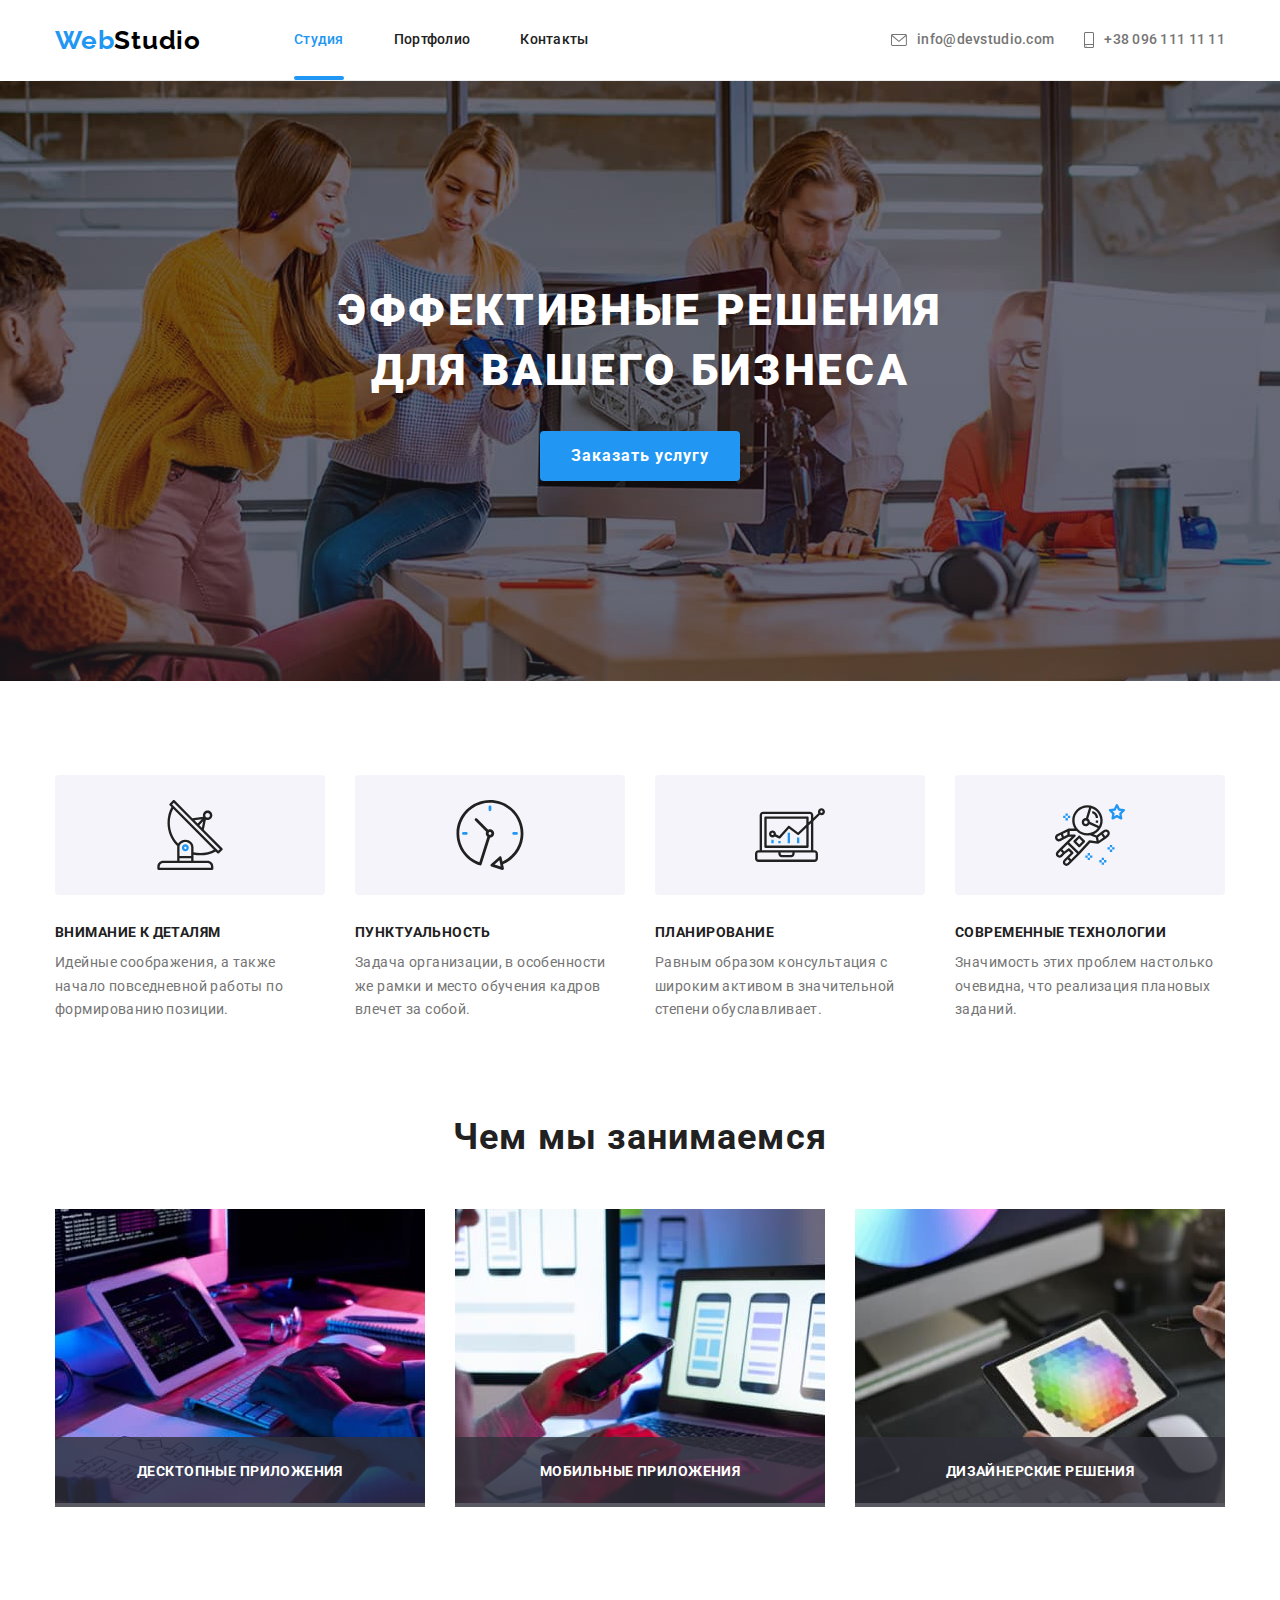
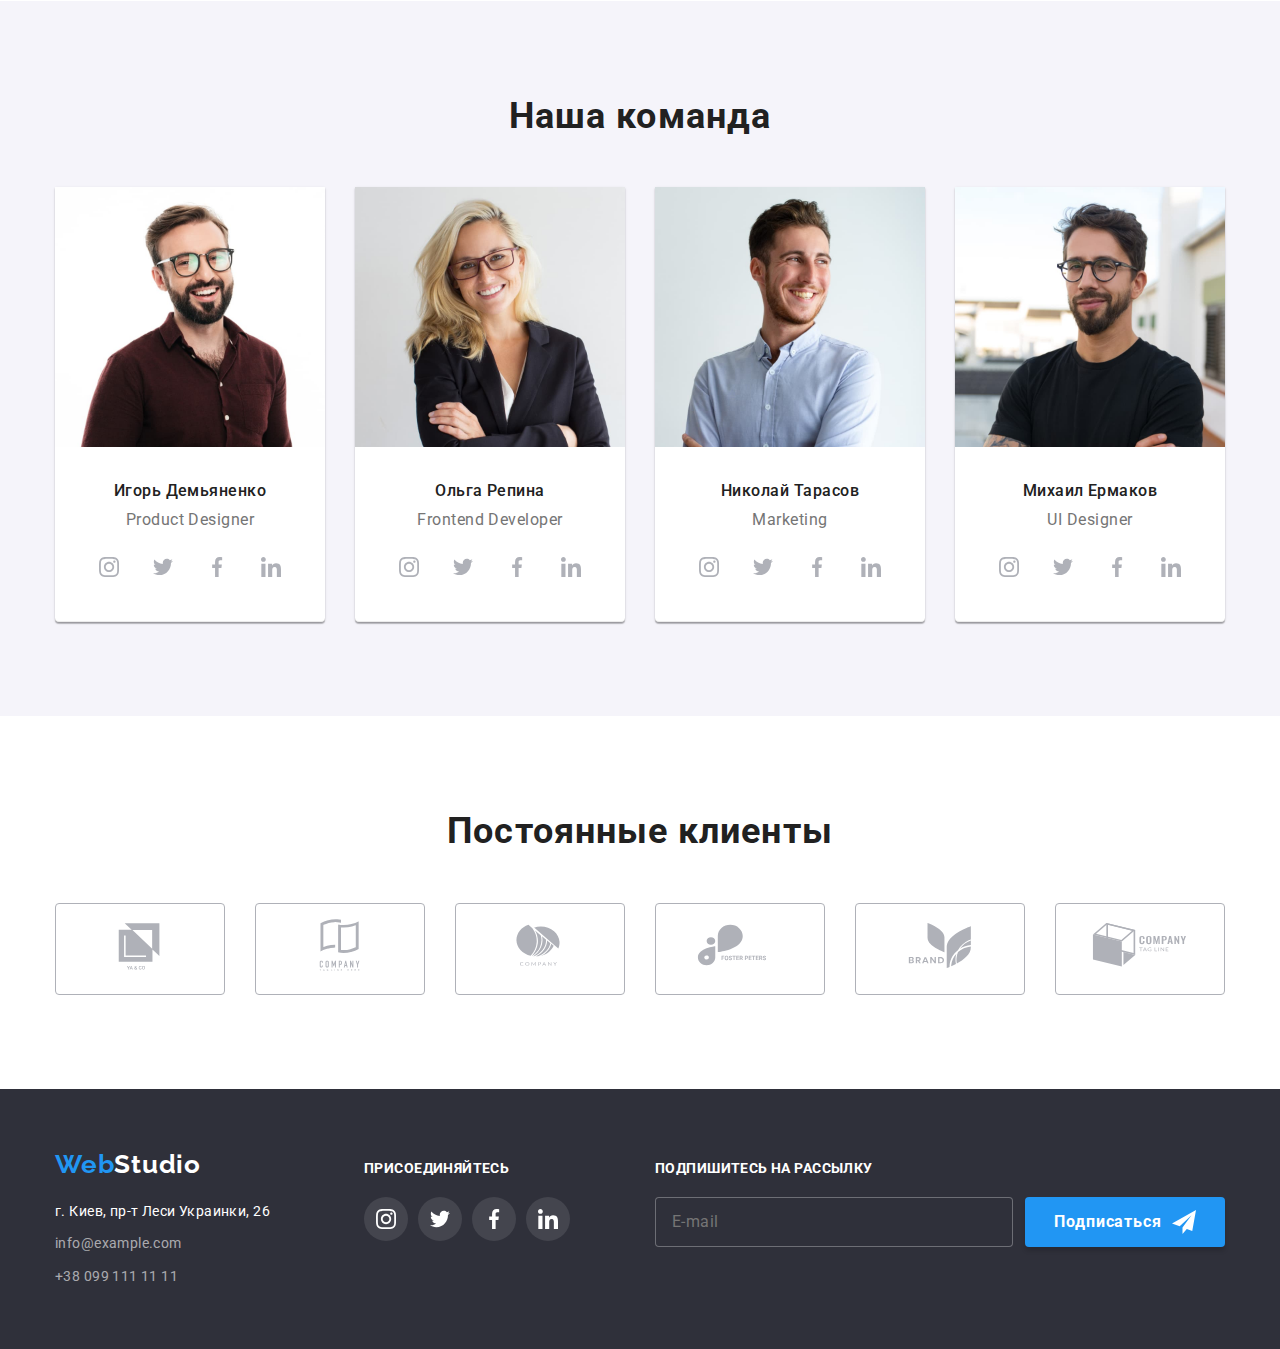
==== index.html @ d3d7a3e7 "частково перероблено за ВЕМ" ====
<!DOCTYPE html>
<html lang="ru">

<head>
    <meta charset="UTF-8">
    <meta http-equiv="X-UA-Compatible" content="IE=edge">
    <meta name="viewport" content="width=device-width, initial-scale=1.0">
    <link rel="stylesheet" href="https://cdnjs.cloudflare.com/ajax/libs/modern-normalize/1.0.0/modern-normalize.min.css" />
    <link rel="stylesheet" href="./css/styles.css" />
    <link rel="preconnect" href="https://fonts.googleapis.com">
    <link rel="preconnect" href="https://fonts.gstatic.com" crossorigin>
    <link href="https://fonts.googleapis.com/css2?family=Raleway:wght@700&family=Roboto:wght@400;500;700;900&display=swap"
        rel="stylesheet">
    <title>Студия</title>
</head>

<body>
    <header class="header">
        <nav class="header__nav">
            <a href="" class="header__logo"><span class="header__logo--color">Web</span>Studio</a>
            <ul class="header__link-list">
                <li class="header__item"><a class="header__link header__link--active" href="./index.html">Студия</a></li>
                <li class="header__item"><a class="header__link" href="./portfolio.html">Портфолио</a></li>
                <li class="header__item"><a class="header__link" href="">Контакты</a></li>
            </ul>
        </nav>
        <ul class="header__contacts">
            <li class="header__item">
                <a class="header__link header__link--color" href="mailto:info@devstudio.com">
                    <svg class="header__icon" width="16" height="12">
                        <use href="./images/icons.svg#icon-envelope"></use>
                    </svg>
                    info@devstudio.com
                </a>
            </li>
            <li class="header__item">
                <a class="header__link header__link--color" href="tel:+380961111111">
                    <svg class="header__icon" width="10" height="16">
                        <use href="./images/icons.svg#icon-smartphone"></use>
                    </svg>
                    +38 096 111 11 11
                </a>
            </li>
        </ul>
    </header>
    <main>
        <section class="hero">
            <div class="container">
                <h1 class="hero__title">Эффективные решения для вашего бизнеса</h1>
                <button class="hero__btn" type="button" data-modal-open>Заказать услугу</button>
            </div>
        </section>
        <section class="futures section">
            <div class="container">
                <h2 class="section__title section__title--hidden">Наші переваги</h2>
                <ul class="section__list">
                    <li class="section__item">
                        <div class="futures__icons">
                            <svg width="70" height="70">
                                <use href="./images/icons.svg#icon-antenna"></use>
                            </svg>
                        </div>
                        <h3 class="futures__title">Внимание к деталям</h3>
                        <p class="futures__text">Идейные соображения, а также начало повседневной работы по формированию позиции.</p>
                    </li>
                    <li class="section__item">
                        <div class="futures__icons">
                            <svg width="70" height="70">
                                <use href="./images/icons.svg#icon-clock"></use>
                            </svg>
                        </div>
                        <h3 class="futures__title">Пунктуальность</h3>
                        <p class="futures__text">Задача организации, в особенности же рамки и место обучения кадров влечет за собой.</p>
                    </li>
                    <li class="section__item">
                        <div class="futures__icons">
                            <svg width="70" height="70">
                                <use href="./images/icons.svg#icon-diagram"></use>
                            </svg>
                        </div>
                        <h3 class="futures__title">Планирование</h3>
                        <p class="futures__text">Равным образом консультация с широким активом в значительной степени обуславливает.</p>
                    </li>
                    <li class="section__item">
                        <div class="futures__icons">
                            <svg width="70" height="70">
                                <use href="./images/icons.svg#icon-astronaut"></use>
                            </svg>
                        </div>
                        <h3 class="futures__title">Современные технологии</h3>
                        <p class="futures__text">Значимость этих проблем настолько очевидна, что реализация плановых заданий.</p>
                    </li>
                </ul>
            </div>
        </section>
        <section class="works section">
            <div class="container">
                <h2 class="section__title">Чем мы занимаемся</h2>
                <ul class="section__list">
                    <li class="section__item">
                        <img class="works__img" src="./images/box-1.jpg" alt="Спеціаліст створює розмітку" width="370">
                        <p class="works__card-title">Десктопные приложения</p>
                    </li>
                    <li class="section__item">
                        <img class="works__img" src="./images/box-2.jpg" alt="Спеціаліст розробляє дизайн" width="370">
                        <p class="works__card-title">Мобильные приложения</p>
                    </li>
                    <li class="section__item">
                        <img class="works_img" src="./images/box-3.jpg" alt="Дизайнер оберає кольори" width="370">
                        <p class="works__card-title">Дизайнерские решения</p>
                    </li>
                </ul>
            </div>
        </section>
        <section class="team section">
            <div class="container">
                <h2 class="section__title">Наша команда</h2>
                <ul class="section__list">
                    <li class="section__item team__item">
                        <img class="team__img" src="./images/img-1.jpg" alt="фото Игорь Демьяненко" width="270">
                        <h3 class="team__name">Игорь Демьяненко</h3>
                        <p class="team__name team__profession">Product Designer</p>
                        <div class="social-networks">
                            <a class="social-networks__icon">
                                <svg width="20" height="20">
                                    <use href="./images/icons.svg#icon-instagram"></use>
                                </svg>
                            </a>
                            <a class="social-networks__icon">
                                <svg width="20" height="20">
                                    <use href="./images/icons.svg#icon-twitter"></use>
                                </svg>
                            </a>
                            <a class="social-networks__icon">
                                <svg width="20" height="20">
                                    <use href="./images/icons.svg#icon-facebook"></use>
                                </svg>
                            </a>
                            <a class="social-networks__icon">
                                <svg width="20" height="20">
                                    <use href="./images/icons.svg#icon-linkedin"></use>
                                </svg>
                            </a>
                        </div>
                    </li>
                    <li class="section__item team__item">
                        <img class="team__img" src="./images/img-2.jpg" alt="фото Ольга Репина" width="270">
                        <h3 class="team__name">Ольга Репина</h3>
                        <p class="team__name team__profession">Frontend Developer</p>
                        <div class="social-networks">
                            <a class="social-networks__icon">
                                <svg width="20" height="20">
                                    <use href="./images/icons.svg#icon-instagram"></use>
                                </svg>
                            </a>
                            <a class="social-networks__icon">
                                <svg width="20" height="20">
                                    <use href="./images/icons.svg#icon-twitter"></use>
                                </svg>
                            </a>
                            <a class="social-networks__icon">
                                <svg width="20" height="20">
                                    <use href="./images/icons.svg#icon-facebook"></use>
                                </svg>
                            </a>
                            <a class="social-networks__icon">
                                <svg width="20" height="20">
                                    <use href="./images/icons.svg#icon-linkedin"></use>
                                </svg>
                            </a>
                        </div>
                    </li>
                    <li class="section__item team__item">
                        <img class="team__img" src="./images/img-3.jpg" alt="фото Николай Тарасов" width="270">
                        <h3 class="team__name">Николай Тарасов</h3>
                        <p class="team__name team__profession">Marketing</p>
                        <div class="social-networks">
                            <a class="social-networks__icon">
                                <svg width="20" height="20">
                                    <use href="./images/icons.svg#icon-instagram"></use>
                                </svg>
                            </a>
                            <a class="social-networks__icon">
                                <svg width="20" height="20">
                                    <use href="./images/icons.svg#icon-twitter"></use>
                                </svg>
                            </a>
                            <a class="social-networks__icon">
                                <svg width="20" height="20">
                                    <use href="./images/icons.svg#icon-facebook"></use>
                                </svg>
                            </a>
                            <a class="social-networks__icon">
                                <svg width="20" height="20">
                                    <use href="./images/icons.svg#icon-linkedin"></use>
                                </svg>
                            </a>
                        </div>
                    </li>
                    <li class="section__item team__item">
                        <img class="team__img" src="./images/img-4.jpg" alt="фото Михаил Ермаков" width="270">
                        <h3 class="team__name">Михаил Ермаков</h3>
                        <p class="team__name team__profession">UI Designer</p>
                        <div class="social-networks">
                            <a class="social-networks__icon">
                                <svg width="20" height="20">
                                    <use href="./images/icons.svg#icon-instagram"></use>
                                </svg>
                            </a>
                            <a class="social-networks__icon">
                                <svg width="20" height="20">
                                    <use href="./images/icons.svg#icon-twitter"></use>
                                </svg>
                            </a>
                            <a class="social-networks__icon">
                                <svg width="20" height="20">
                                    <use href="./images/icons.svg#icon-facebook"></use>
                                </svg>
                            </a>
                            <a class="social-networks__icon">
                                <svg width="20" height="20">
                                    <use href="./images/icons.svg#icon-linkedin"></use>
                                </svg>
                            </a>
                        </div>
                    </li>
                </ul>
            </div>
        </section>
        <section class="clients section">
            <div class="container">
                <h2 class="section__title">Постоянные клиенты</h2>
                <ul class="section__list">
                    <li class="section__item container-clients-icons">
                        <a href="">
                            <svg width="106" height="60">
                                <use href="./images/icons.svg#icon-logo1"></use>
                            </svg>
                        </a>
                    </li>
                    <li class="section__item container-clients-icons">
                        <a href="">
                            <svg width="106" height="60">
                                <use href="./images/icons.svg#icon-logo2"></use>
                            </svg>
                        </a>
                    </li>
                    <li class="section__item container-clients-icons">
                        <a href="">
                            <svg width="106" height="60">
                                <use href="./images/icons.svg#icon-logo3"></use>
                            </svg>
                        </a>
                    </li>
                    <li class="section__item container-clients-icons">
                        <a href="">
                            <svg width="106" height="60">
                                <use href="./images/icons.svg#icon-logo4"></use>
                            </svg>
                        </a>
                    </li>
                    <li class="section__item container-clients-icons">
                        <a href="">
                            <svg width="106" height="60">
                                <use href="./images/icons.svg#icon-logo5"></use>
                            </svg>
                        </a>
                    </li>
                    <li class="section__item container-clients-icons">
                        <a href="">
                            <svg width="106" height="60">
                                <use href="./images/icons.svg#icon-logo6"></use>
                            </svg>
                        </a>
                    </li>
                </ul>
            </div>
        </section>
        <div class="backdrop is-hidden" data-modal>
            <div class="modal">
                <button class="modal-btn-close" href="" data-modal-close>
                    <svg width="18" height="18">
                        <use href="./images/icons.svg#icon-close-black"></use>
                    </svg>
                </button>
                <p class="send-title">Оставьте свои данные, мы вам перезвоним</p>
                <form class="send-form">
                    <label class="send-label" for="name">Имя</label>
                    <div class="container-input">
                        <input class="send-input" type="text" name="name" id="name">
                        <svg class="send-icon" width="18" height="18">
                            <use href="./images/icons.svg#icon-person-black"></use>
                        </svg>
                    </div>
                    <label class="send-label" for="phone">Телефон</label>
                    <div class="container-input">
                        <input class="send-input" type="text" name="phone" id="phone">
                        <svg class="send-icon" width="18" height="18">
                            <use href="./images/icons.svg#icon-phone-black"></use>
                        </svg>
                    </div>
                    <label class="send-label" for="mail">Почта</label>
                    <div class="container-input">
                        <input class="send-input" type="text" name="mail" id="mail">
                        <svg class="send-icon" width="18" height="18">
                            <use href="./images/icons.svg#icon-email-black"></use>
                        </svg>
                    </div>
                    <label class="send-label" for="coment">Комментарий</label>
                    <textarea class="send-coment" name="coment" id="coment" placeholder="Введите текст"></textarea>
                    <div class="confirm-block">
                        <label class="confirm-label">
                            <input class="checkbox" type="checkbox" name="confirm" id="confirm">
                            <span class="confirm-icon"></span>
                            Соглашаюсь с рассылкой и принимаю <span class="confirm-agreement">Условия договора</span>
                            <svg class="confirm-icon-apply" width="16" height="15">
                                <use href="./images/icons.svg#icon-icon-check"></use>
                            </svg>
                        </label>
                    </div>
                </form>
                <button class="send-btn">Отправить</button>
            </div>
        </div>
    </main>
    <footer class="footer-block">
        <div class="container">
            <div class="footer-contacts">
                <a href="" class="footer__logo"><span class="footer__logo--color">Web</span>Studio</a>
                <address>
                    <ul class="footer-list list">
                        <li class="item">
                            <p class="contact postmail">г. Киев, пр-т Леси Украинки, 26</p>
                        </li>
                        <li class="item"><a class="contact email-phone links" href="mailto:info@example.com">info@example.com</a></li>
                        <li class="item"><a class="contact email-phone links" href="tel:+380991111111">+38 099 111 11 11</a></li>
                    </ul>
                </address>
            </div>
            <div class="footer-join">
                <strong class="join-text">присоединяйтесь</strong>
                <div class="container-join-icons">
                    <a class="join-icons">
                        <svg width="20" height="20">
                            <use href="./images/icons.svg#icon-instagram-w"></use>
                        </svg>
                    </a>
                    <a class="join-icons">
                        <svg width="20" height="20">
                            <use href="./images/icons.svg#icon-twitter-w"></use>
                        </svg>
                    </a>
                    <a class="join-icons">
                        <svg width="20" height="20">
                            <use href="./images/icons.svg#icon-facebook-w"></use>
                        </svg>
                    </a>
                    <a class="join-icons">
                        <svg width="20" height="20">
                            <use href="./images/icons.svg#icon-linkedin-w"></use>
                        </svg>
                    </a>
                </div>
            </div>
            <div class="footer-signup">
                <strong class="footer-signup-text">Подпишитесь на рассылку</strong>
                <form class="footer-signup-form">
                    <input class="footer-signup-input" type="email" name="email" id="email" placeholder="E-mail">
                    <label for="email"></label>
                    <button class="footer-signup-btn" type="submit">
                        Подписаться
                        <span class="footer-signup-btn-img">
                            <svg width="24" height="24">
                                <use href="./images/icons.svg#icon-icon-send"></use>
                            </svg>
                        </span>
                    </button>
                </form>
            </div>
        </div>
    </footer>
    <script src="./js/modal.js"></script>
</body>

</html>
---- css/styles.css ----
:root {
    --primary-text-color: #212121;
    --secondary-text-color: #757575;
    --blue-text-color: #2196f3;
    --white-text-color: #ffffff;
    --black-text-color: #000000;
    --primary-bg-color: #ffffff;
    --secondary-bg-color: #2f303a;
    --button-bg-color: #2196f3;
    --button-portfolio-bg-color: #f5f4fa;
    --cubic: cubic-bezier(0.4, 0, 0.2, 1);
}

body {
    color: var(--primary-text-color);
    background-color: var(--primary-bg-color);
    font-family: 'Roboto', sans-serif;
}

h1, h2, h3, h4, h5, h6, p, ul {
    margin: 0;
    padding: 0;
}

.container {
    width: 1200px;
    margin: 0 auto;
    padding: 0 15px;
}

.list {
    list-style: none;
}

.flex-centered {
    display: flex;
    align-items: center;
    /* justify-content: center; */
}

.header {
    display: flex;
    width: 1200px;
    margin: 0 auto;
    padding: 0 15px;
    border-bottom: 1px solid #ECECEC;
}

.header__nav {
    display: flex;
    align-items: center;
}

.header__logo {
    display: flex;
    align-items: center;
    margin-right: 93px;
    font-family: 'Raleway', sans-serif;
    font-weight: 700;
    font-size: 26px;
    line-height: 1.19;
    letter-spacing: 0.03em;
    text-decoration: none;
    color: var(--black-text-color);
    transition: color 250ms var(--cubic), fill 250ms var(--cubic);
}

.header__logo--color {
    color: var(--blue-text-color);
}

.header__link {
    position: relative;
    display: flex;
    padding: 32px 0;
    align-items: center;
    font-weight: 500;
    font-size: 14px;
    line-height: 1.14;
    letter-spacing: 0.02em;
    text-decoration: none;
    color: var(--primary-text-color);
    fill: var(--secondary-text-color);
    transition: color 250ms var(--cubic), fill 250ms var(--cubic);
}

.header__link:hover,
.header__link:focus,
.header__logo:hover,
.header__logo:focus {
    color: var(--blue-text-color);
    fill: var(--blue-text-color);
}

.header__link--active {
    color: var(--blue-text-color);
}

.header__link--active::after {
    position: absolute;
    bottom: 0;
    content: '';
    display: block;
    width: 100%;
    height: 4px;
    border-radius: 2px;
    background-color: var(--blue-text-color);
}

.header__link-list {
    display: flex;
    align-items: center;
    list-style: none;
}

.header__link-list .header__item+.header__item {
    margin-left: 50px;
}

.header__contacts {
    display: flex;
    margin-left: auto;
    list-style: none;
}

.header__contacts .header__item+.header__item {
    margin-left: 30px;
}

.header__link--color {
    color: var(--secondary-text-color);
}

.header__icon {
    margin-right: 10px;
}

.hero {
    max-width: 1600px;
    margin-left: auto;
    margin-right: auto;
    background-position: center;
    background-size: cover;
    background-image: linear-gradient(rgba(0, 0, 0, 0.2), rgba(47, 48, 58, 0.4)),url(../images/background.jpg);
    text-align: center;
    padding-top: 200px;
    padding-bottom: 200px;
}

.hero__title {
    display: block;
    width: 700px;
    margin-left: auto;
    margin-right: auto;
    margin-bottom: 30px;
    font-weight: 900;
    font-size: 44px;
    line-height: 1.36;
    text-align: center;
    letter-spacing: 0.06em;
    text-transform: uppercase;
    color: var(--white-text-color);
}

.hero__btn {
    width: 200px;
    height: 50px;
    border: none;
    box-shadow: 0px 4px 4px rgba(0, 0, 0, 0.15);
    border-radius: 4px;
    font-family: 'Roboto';
    font-weight: 700;
    font-size: 16px;
    line-height: 1.88;
    letter-spacing: 0.06em;
    color: var(--white-text-color);
    background-color: var(--button-bg-color);
    cursor: pointer;
    transition: color 250ms var(--cubic);
}

.hero__btn:hover,
.hero__btn:focus {
    color: var(--black-text-color);
}

.section {
    padding-top: 94px;
    padding-bottom: 94px;
}

.section__title {
    margin-bottom: 50px;
    font-weight: 700;
    font-size: 36px;
    line-height: 1.17;
    text-align: center;
    letter-spacing: 0.03em;
}

.section__title--hidden {
    display: none;
}

.section__list {
    display: flex;
    list-style: none;
}

.section__item+.section__item {
    margin-left: 30px;
}

.futures__icons {
    display: flex;
    align-items: center;
    justify-content: center;
    width: 270px;
    height: 120px;
    margin-bottom: 30px;
    background: #F5F4FA;
    border-radius: 4px;
}

.futures__title {
    margin-bottom: 10px;
    font-weight: 700;
    font-size: 14px;
    line-height: 1.14;
    letter-spacing: 0.03em;
    text-transform: uppercase;
}
.futures__text {
    font-size: 14px;
    line-height: 1.71;
    letter-spacing: 0.03em;
    color: var(--secondary-text-color);
}

.futures__item {
    width: 270px;
}

.works {
    padding-top: 0;
}

.section__item {
    position: relative;
}

.works__img{
    display: block;
    max-width: 100%;
    height: auto;
}

.works__card-title {
    position: absolute;
    bottom: 0;
    display: flex;
    align-items: center;
    justify-content: center;
    width: 100%;
    height: 70px;
    background-color: rgba(47, 48, 58, 0.8);    font-weight: 700;
    font-size: 14px;
    line-height: 1.14;
    letter-spacing: 0.03em;
    text-transform: uppercase;
    color: #FFFFFF;
}

.team {
    background-color: var(--button-portfolio-bg-color);
}

.team__item {
    box-shadow: 0px 1px 3px rgba(0, 0, 0, 0.12), 0px 1px 1px rgba(0, 0, 0, 0.14), 0px 2px 1px rgba(0, 0, 0, 0.2);
    border-bottom: 1px solid #ECECEC;
    border-radius: 0px 0px 4px 4px;
    background-color: var(--primary-bg-color);
}

.team__img {
    margin-bottom: 30px;
}

.team__name {
    font-size: 16px;
    font-weight: 500;
    line-height: 1.19;
    text-align: center;
    letter-spacing: 0.03em;
}

.team__profession {
    display: block;
    margin-top: 10px;
    margin-bottom: 0px;
    font-size: 16px;
    font-weight: 400;
    color: var(--secondary-text-color);
}

.social-networks {
    display: flex;
    width: 206px;
    justify-content: space-between;
    margin-top: 16px;
    margin-bottom: 32px;
    margin-left: auto;
    margin-right: auto;
}

.social-networks__icon {
    display: flex;
    width: 44px;
    height: 44px;
    align-items: center;
    justify-content: center;
    background: none;
    border: none;
    border-radius: 50%;
    fill: #afb1b8;
    transition: background-color 250ms var(--cubic), fill 250ms var(--cubic);
}

.social-networks__icon:hover,
.social-networks__icons:focus {
    background-color: var(--button-bg-color);
    fill: var(--primary-bg-color);
}

.container-clients-icons {
    display: flex;
    align-items: center;
    justify-content: center;
    width: 170px;
    height: 92px;
    border: 1px solid #AFB1B8;
    border-radius: 4px;
    fill: #afb1b8;
    transition: background-color 250ms var(--cubic), fill 250ms var(--cubic), border-color 250ms var(--cubic);
}

.container-clients-icons:hover,
.container-clients-icons:focus {
    background-color: var(--primary-bg-color);
    border-color: var(--button-bg-color);
    fill: var(--button-bg-color);
}

.footer-block {
    background-color: var(--secondary-bg-color);
    padding-top: 60px;
    padding-bottom: 60px;
}

.contact {
    font-size: 14px;
    line-height: 1.71;
    letter-spacing: 0.03em;
    color: var(--white-text-color);
    font-style: normal;
    text-decoration: none;
}

.postmail {
    color: var(--white-text-color);
}

.email-phone {
    color: rgba(255, 255, 255, 0.6);
}

.footer__logo {
    display: flex;
    align-items: center;
    margin-right: 93px;
    font-family: 'Raleway', sans-serif;
    font-weight: 700;
    font-size: 26px;
    line-height: 1.19;
    letter-spacing: 0.03em;
    text-decoration: none;
    color: var(--white-text-color);
    transition: color 250ms var(--cubic), fill 250ms var(--cubic);
}

.footer__logo--color {
    color: var(--blue-text-color);
}

.footer__link {
    position: relative;
    display: flex;
    padding: 32px 0;
    align-items: center;
    font-weight: 500;
    font-size: 14px;
    line-height: 1.14;
    letter-spacing: 0.02em;
    text-decoration: none;
    color: var(--primary-text-color);
    fill: var(--secondary-text-color);
    transition: color 250ms var(--cubic), fill 250ms var(--cubic);
}

.footer__link:hover,
.footer__link:focus,
.footer__logo:hover,
.footer__logo:focus {
    color: var(--blue-text-color);
    fill: var(--blue-text-color);
}

address {
    margin-top: 20px;
}

.footer-list .item + .item {
    margin-top: 9px;
}

.footer-block .container {
    display: flex;
    align-items: baseline;
}

.join-text {
    font-weight: 700;
    font-size: 14px;
    line-height: 1.14;
    letter-spacing: 0.03em;
    text-transform: uppercase;
    color: var(--white-text-color);
}

.footer-join {
    margin-left: 70px;
}

.container-join-icons {
    display: flex;
    margin-top: 20px;
}

.join-icons + .join-icons {
    margin-left: 10px;
}

.join-icons {
    display: flex;
    align-items: center;
    justify-content: center;
    width: 44px;
    height: 44px;
    border: none;
    border-radius: 50%;
    background: rgba(255, 255, 255, 0.1);
    transition: background-color 250ms var(--cubic), fill 250ms var(--cubic);
}

.join-icons:hover,
.join-icons:focus {
    background-color: var(--button-bg-color);
    fill: var(--primary-bg-color);
}

.footer-signup {
    margin-left: auto;
}

.footer-signup-text {
    display: block;
    margin-bottom: 20px;
    font-weight: 700;
    font-size: 14px;
    line-height: 1.14;
    letter-spacing: 0.03em;
    text-transform: uppercase;
    color: #FFFFFF;
}

.footer-signup-form {
    display: flex;
    flex-direction: row;
}

.footer-signup-input {
    display: block;
    width: 358px;
    height: 50px;
    padding-left: 16px;
    font-family: 'Roboto';
    font-style: normal;
    font-weight: 400;
    font-size: 16px;
    line-height: 1.25;
    letter-spacing: 0.03em;
    color: rgba(255, 255, 255, 0.6);
    background-color: var(--secondary-bg-color);
    border: 1px solid rgba(255, 255, 255, 0.3);
    border-radius: 4px;
}

.footer-signup-btn {
    display: flex;
    align-items: center;
    justify-content: center;
    width: 200px;
    height: 50px;
    margin-left: 12px;
    font-family: 'Roboto';
    font-style: normal;
    font-weight: 700;
    font-size: 16px;
    line-height: 1.88;
    text-align: center;
    letter-spacing: 0.06em;
    color: var(--white-text-color);
    background-color: var(--button-bg-color);
    box-shadow: 0px 4px 4px rgba(0, 0, 0, 0.15);
    border-radius: 4px;
    border: none;
    cursor: pointer;
    fill: var(--white-text-color);
    transition: color 250ms var(--cubic), fill 250ms var(--cubic);
}

.footer-signup-btn-img {
    display: flex;
    align-items: center;
    justify-content: center;
}

.footer-signup-btn:hover,
.footer-signup-btn:focus {
    color: var(--black-text-color);
    fill: var(--black-text-color);
}

.footer-signup-btn-img {
    margin-left: 10px;
}

.portfolio-btn {
    padding: 6px 22px;
    font-family: 'Roboto';
    font-weight: 500;
    font-size: 16px;
    line-height: 1.62;
    text-align: center;
    letter-spacing: 0.03em;
    background-color: var(--button-portfolio-bg-color);
    border-radius: 4px;
    border: none;
    cursor: pointer;
    transition: background-color 250ms var(--cubic), color 250ms var(--cubic), box-shadow 250ms var(--cubic);
}

.portfolio-btn:hover,
.portfolio-btn:focus {
    color: var(--white-text-color);
    background-color: var(--button-bg-color);
    box-shadow: 0px 3px 1px rgba(0, 0, 0, 0.1), 0px 1px 2px rgba(0, 0, 0, 0.08), 0px 2px 2px rgba(0, 0, 0, 0.12);
}

.portfolio-title {
    font-style: normal;
    font-weight: 700;
    font-size: 18px;
    line-height: 2;
    letter-spacing: 0.06em;
    color: var(--primary-text-color)
}

.portfolio-text {
    display: block;
    margin-top: 4px;    
    line-height: 1.88;
    letter-spacing: 0.03em;
    color: var(--secondary-text-color);
}

.portfolio-btn-list {
    display: flex;
    justify-content: center;
    align-content: flex-start;
    margin-bottom: 50px;
}

.portfolio-btn-list .item + .item{
    margin-left: 8px;
}

.portfolio-list {
    display: flex;
    flex-wrap: wrap;
    gap: 29px;
}

.portfolio-list .item {
    flex-basis: calc((100% - 60px) / 3);
}

.portfolio-card {
    padding: 20px 24px;
    width: 370px;
    margin: 0;
    border-left: 1px solid #EEEEEE;
    border-right: 1px solid #EEEEEE;
    border-bottom: 1px solid #EEEEEE;
}

.portfolio-img {
    position: relative;
    display: block;
    overflow: hidden;
    transition: box-shadow 250ms var(--cubic);}

.portfolio-overlay-text {
    position: absolute;
    top: 0;
    left: 0;
    width: 100%;
    height: 100%;
    background: rgba(33, 150, 243, 0.9);
    transform: translateY(100%);
    transition: transform 250ms var(--cubic);
    opacity: 0;
}

.overlay-text {
    display: block;
    font-weight: 400;
    font-size: 18px;
    line-height: 1.56;
    letter-spacing: 0.03em;
    color: #FFFFFF;
    margin: 63px 24px;
}

.portfolio-block {
    display: block;
    text-decoration: none;
}

.portfolio-block:hover,
.portfolio-block:focus {
    box-shadow: 0px 1px 1px rgba(0, 0, 0, 0.12), 0px 4px 4px rgba(0, 0, 0, 0.06), 1px 4px 6px rgba(0, 0, 0, 0.16);
}

.portfolio-block:hover .portfolio-overlay-text {
    transform: translateY(0);
    opacity: 1;
}

.backdrop {
    position: fixed;
    top: 0;
    left: 0;
    width: 100%;
    height: 100%;
    background-color: rgba(0, 0, 0, 0.2);
    opacity: 1;
    transition: opacity 250ms var(--cubic);
}

.backdrop.is-hidden {
    opacity: 0;
    pointer-events: none;
}

.backdrop.is-hidden .modal {
    transform: translate(-50%, -50%) scale(0.7);
}

.modal {
    position: absolute;
    top: 50%;
    left: 50%;
    transform: translate(-50%, -50%);
    padding: 40px;
    width: 528px;
    height: 581px;
    background-color: var(--primary-bg-color);
    transform: translate(-50%, -50%) scale(1);
    transition: transform 250ms var(--cubic);
}

.modal-btn-close {
    position: absolute;
    display: flex;
    align-items: center;
    justify-content: center;
    width: 30px;
    height: 30px;
    top: 8px;
    right: 8px;
    margin-left: auto;
    background: #FFFFFF;
    border: 1px solid rgba(0, 0, 0, 0.1);
    border-radius: 50%;
    fill: var(--black-text-color);
    transition: fill 250ms var(--cubic);
}

.modal-btn-close:hover,
.modal-btn-close:focus {
    fill: var(--button-bg-color);
}

.send-title {
    display: flex;
    align-items: center;
    justify-content: center;
    font-weight: 700;
    font-size: 20px;
    line-height: 1.15;
    text-align: center;
    letter-spacing: 0.03em;
    color: var(--primary-text-color);
    margin-bottom: 12px;
}

.send-form {
    display: flex;
    flex-direction: column;
    margin-bottom: 30px;
}

.send-label {
    font-size: 12px;
    line-height: 1.17;
    letter-spacing: 0.01em;
    color: var(--secondary-text-color);
    margin-bottom: 4px;
}

.container-input {
    position: relative;
    transition: fill 250ms var(--cubic);
}

.send-input {
    border: 1px solid rgba(33, 33, 33, 0.2);
    border-radius: 4px;
    height: 40px;
    width: 100%;
    font-size: 12px;
    line-height: 1.17;
    letter-spacing: 0.01em;
    color: var(--secondary-text-color);    
    padding-left: 42px;
    transition: border-color 250ms var(--cubic);
}

.send-input:hover,
.send-input:focus {
    border-color: var(--button-bg-color);
}

.container-input:hover,
.container-input:focus {
    fill: var(--button-bg-color);
}

.send-icon {
    position: absolute;
    top: 11px;
    left: 12px;
}

.send-label +.container-input {
    margin-bottom: 10px;
}

.send-coment {
    height: 120px;
    padding: 12px;
    font-size: 12px;
    line-height: 1.17;
    letter-spacing: 0.01em;
    border: 1px solid rgba(33, 33, 33, 0.2);
    border-radius: 4px;
    resize: none;
    color: rgba(117, 117, 117, 0.5);
    transition: border-color 250ms var(--cubic);
}

.send-coment:hover,
.send-coment:focus {
    border-color: var(--button-bg-color);
}

.confirm-label {
    position: relative;
    font-size: 14px;
    line-height: 1.71;
    letter-spacing: 0.03em;
    color:var(--secondary-text-color);
}
.confirm-block {
    position: relative;
    display: flex;
    align-items: center;
    justify-content: center;
    margin-top: 20px;
}

.checkbox {
    -moz-appearance: none;
    -webkit-appearance: none;
    appearance: none;
}

.confirm-icon {
    display: inline-block;
    margin-right: 8px;
    width: 14px;
    height: 13px;
    border: 1px solid var(--primary-text-color);
}

.checkbox:checked ~ .confirm-icon-apply {
    opacity: 1;
}

.confirm-icon-apply {
    position: absolute;
    top: 3px;
    left: 3px;
    opacity: 0;
}

.confirm-agreement {
    text-decoration: underline;
    color: var(--blue-text-color);
}

.send-btn {
    display: block;
    margin-left: auto;
    margin-right: auto;
    width: 200px;
    height: 50px;
    font-weight: 700;
    line-height: 1.88;
    letter-spacing: 0.06em;
    color: var(--white-text-color);
    background: var(--button-bg-color);
    box-shadow: 0px 4px 4px rgba(0, 0, 0, 0.15);
    border-radius: 4px;
    border: none;
}
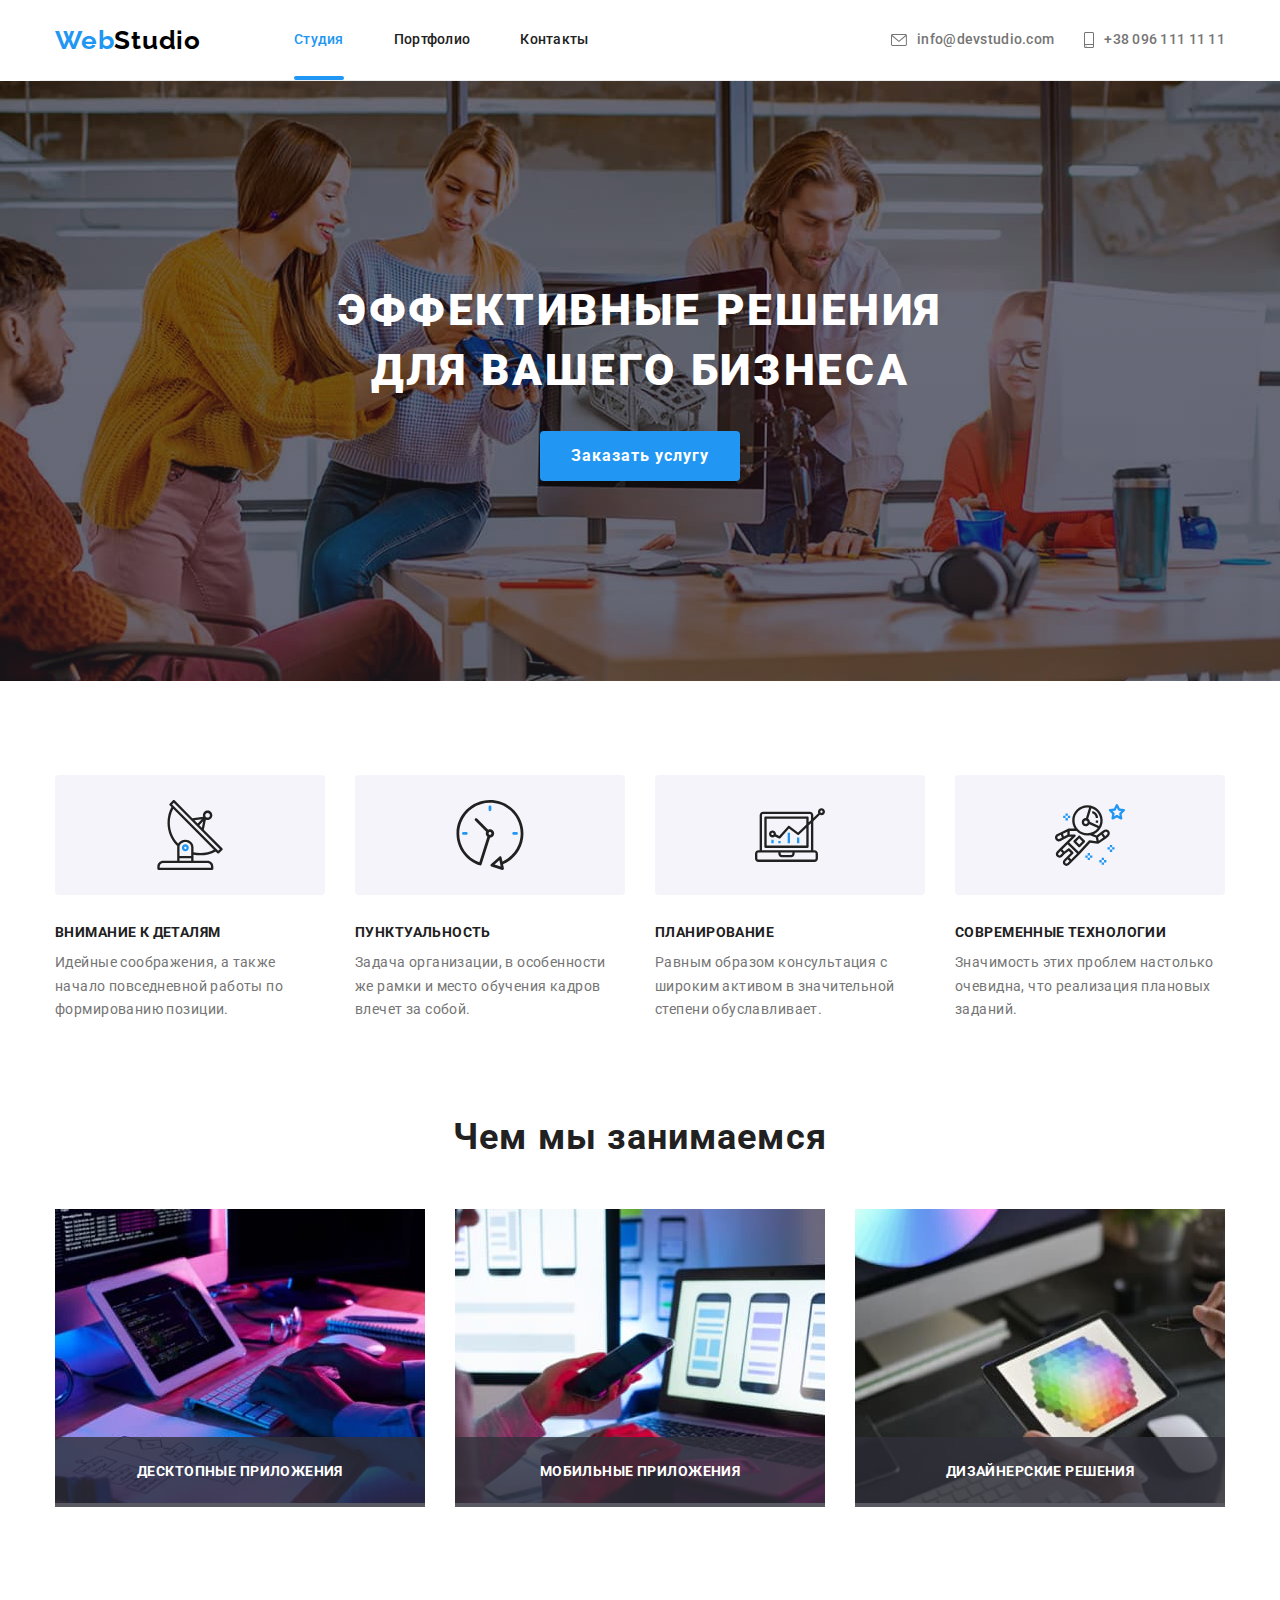
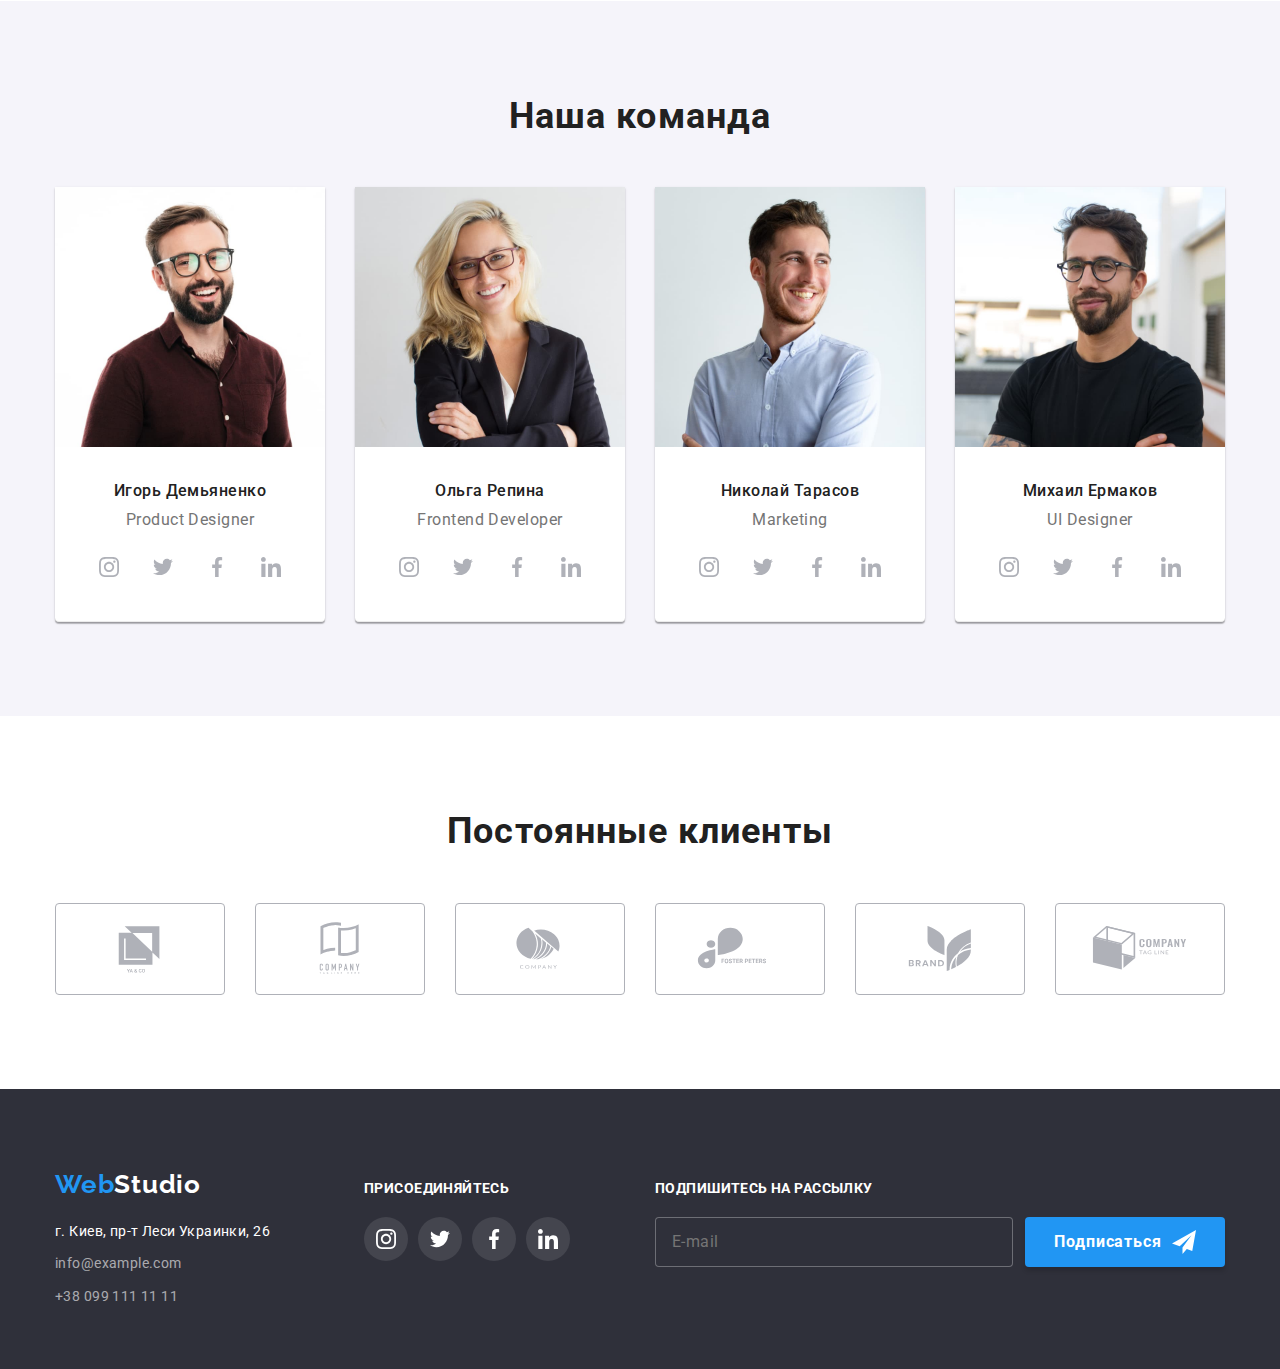
==== commit aa88931c: "закінчено пристосування під ВЕМ" ====
--- a/index.html
+++ b/index.html
@@ -231,43 +231,43 @@
             <div class="container">
                 <h2 class="section__title">Постоянные клиенты</h2>
                 <ul class="section__list">
-                    <li class="section__item container-clients-icons">
-                        <a href="">
+                    <li class="section__item">
+                        <a class="clients__icon" href="">
                             <svg width="106" height="60">
                                 <use href="./images/icons.svg#icon-logo1"></use>
                             </svg>
                         </a>
                     </li>
-                    <li class="section__item container-clients-icons">
-                        <a href="">
+                    <li class="section__item">
+                        <a class="clients__icon" href="">
                             <svg width="106" height="60">
                                 <use href="./images/icons.svg#icon-logo2"></use>
                             </svg>
                         </a>
                     </li>
-                    <li class="section__item container-clients-icons">
-                        <a href="">
+                    <li class="section__item">
+                        <a class="clients__icon" href="">
                             <svg width="106" height="60">
                                 <use href="./images/icons.svg#icon-logo3"></use>
                             </svg>
                         </a>
                     </li>
-                    <li class="section__item container-clients-icons">
-                        <a href="">
+                    <li class="section__item">
+                        <a class="clients__icon" href="">
                             <svg width="106" height="60">
                                 <use href="./images/icons.svg#icon-logo4"></use>
                             </svg>
                         </a>
                     </li>
-                    <li class="section__item container-clients-icons">
-                        <a href="">
+                    <li class="section__item">
+                        <a class="clients__icon" href="">
                             <svg width="106" height="60">
                                 <use href="./images/icons.svg#icon-logo5"></use>
                             </svg>
                         </a>
                     </li>
-                    <li class="section__item container-clients-icons">
-                        <a href="">
+                    <li class="section__item">
+                        <a class="clients__icon" href="">
                             <svg width="106" height="60">
                                 <use href="./images/icons.svg#icon-logo6"></use>
                             </svg>
@@ -276,100 +276,58 @@
                 </ul>
             </div>
         </section>
-        <div class="backdrop is-hidden" data-modal>
-            <div class="modal">
-                <button class="modal-btn-close" href="" data-modal-close>
-                    <svg width="18" height="18">
-                        <use href="./images/icons.svg#icon-close-black"></use>
-                    </svg>
-                </button>
-                <p class="send-title">Оставьте свои данные, мы вам перезвоним</p>
-                <form class="send-form">
-                    <label class="send-label" for="name">Имя</label>
-                    <div class="container-input">
-                        <input class="send-input" type="text" name="name" id="name">
-                        <svg class="send-icon" width="18" height="18">
-                            <use href="./images/icons.svg#icon-person-black"></use>
-                        </svg>
-                    </div>
-                    <label class="send-label" for="phone">Телефон</label>
-                    <div class="container-input">
-                        <input class="send-input" type="text" name="phone" id="phone">
-                        <svg class="send-icon" width="18" height="18">
-                            <use href="./images/icons.svg#icon-phone-black"></use>
-                        </svg>
-                    </div>
-                    <label class="send-label" for="mail">Почта</label>
-                    <div class="container-input">
-                        <input class="send-input" type="text" name="mail" id="mail">
-                        <svg class="send-icon" width="18" height="18">
-                            <use href="./images/icons.svg#icon-email-black"></use>
-                        </svg>
-                    </div>
-                    <label class="send-label" for="coment">Комментарий</label>
-                    <textarea class="send-coment" name="coment" id="coment" placeholder="Введите текст"></textarea>
-                    <div class="confirm-block">
-                        <label class="confirm-label">
-                            <input class="checkbox" type="checkbox" name="confirm" id="confirm">
-                            <span class="confirm-icon"></span>
-                            Соглашаюсь с рассылкой и принимаю <span class="confirm-agreement">Условия договора</span>
-                            <svg class="confirm-icon-apply" width="16" height="15">
-                                <use href="./images/icons.svg#icon-icon-check"></use>
-                            </svg>
-                        </label>
-                    </div>
-                </form>
-                <button class="send-btn">Отправить</button>
-            </div>
-        </div>
     </main>
-    <footer class="footer-block">
+    <footer class="footer">
         <div class="container">
-            <div class="footer-contacts">
+            <div class="footer__contacts">
                 <a href="" class="footer__logo"><span class="footer__logo--color">Web</span>Studio</a>
                 <address>
-                    <ul class="footer-list list">
-                        <li class="item">
-                            <p class="contact postmail">г. Киев, пр-т Леси Украинки, 26</p>
+                    <ul class="footer__list">
+                        <li class="footer__list-item">
+                            <p class="footer__list-item--postmail">г. Киев, пр-т Леси Украинки, 26</p>
                         </li>
-                        <li class="item"><a class="contact email-phone links" href="mailto:info@example.com">info@example.com</a></li>
-                        <li class="item"><a class="contact email-phone links" href="tel:+380991111111">+38 099 111 11 11</a></li>
+                        <li class="footer__list-item">
+                            <a class="footer__list-item--email-phone links" href="mailto:info@example.com">info@example.com</a>
+                        </li>
+                        <li class="footer__list-item">
+                            <a class="footer__list-item--email-phone links" href="tel:+380991111111">+38 099 111 11 11</a>
+                        </li>
                     </ul>
                 </address>
             </div>
-            <div class="footer-join">
-                <strong class="join-text">присоединяйтесь</strong>
-                <div class="container-join-icons">
-                    <a class="join-icons">
+            <div class="footer__join">
+                <strong class="footer__join-text">присоединяйтесь</strong>
+                <div class="footer__join-icons">
+                    <a class="footer__join-icon">
                         <svg width="20" height="20">
                             <use href="./images/icons.svg#icon-instagram-w"></use>
                         </svg>
                     </a>
-                    <a class="join-icons">
+                    <a class="footer__join-icon">
                         <svg width="20" height="20">
                             <use href="./images/icons.svg#icon-twitter-w"></use>
                         </svg>
                     </a>
-                    <a class="join-icons">
+                    <a class="footer__join-icon">
                         <svg width="20" height="20">
                             <use href="./images/icons.svg#icon-facebook-w"></use>
                         </svg>
                     </a>
-                    <a class="join-icons">
+                    <a class="footer__join-icon">
                         <svg width="20" height="20">
                             <use href="./images/icons.svg#icon-linkedin-w"></use>
                         </svg>
                     </a>
                 </div>
             </div>
-            <div class="footer-signup">
-                <strong class="footer-signup-text">Подпишитесь на рассылку</strong>
-                <form class="footer-signup-form">
-                    <input class="footer-signup-input" type="email" name="email" id="email" placeholder="E-mail">
+            <div class="footer__signup">
+                <strong class="footer__signup-text">Подпишитесь на рассылку</strong>
+                <form class="footer__signup-form">
+                    <input class="footer__signup-input" type="email" name="email" id="email" placeholder="E-mail">
                     <label for="email"></label>
-                    <button class="footer-signup-btn" type="submit">
+                    <button class="footer__signup-btn" type="submit">
                         Подписаться
-                        <span class="footer-signup-btn-img">
+                        <span class="footer__signup-btn-img">
                             <svg width="24" height="24">
                                 <use href="./images/icons.svg#icon-icon-send"></use>
                             </svg>
@@ -379,6 +337,52 @@
             </div>
         </div>
     </footer>
+    <div class="backdrop backdrop--is-hidden" data-modal>
+        <div class="modal">
+            <button class="modal__btn-close" data-modal-close>
+                <svg width="18" height="18">
+                    <use href="./images/icons.svg#icon-close-black"></use>
+                </svg>
+            </button>
+            <p class="modal__send-title">Оставьте свои данные, мы вам перезвоним</p>
+            <form class="modal__send-form">
+                <label class="modal__send-label" for="name">Имя</label>
+                <div class="modal__container-input">
+                    <input class="modal__send-input" type="text" name="name" id="name">
+                    <svg class="modal__send-icon" width="18" height="18">
+                        <use href="./images/icons.svg#icon-person-black"></use>
+                    </svg>
+                </div>
+                <label class="modal__send-label" for="phone">Телефон</label>
+                <div class="modal__container-input">
+                    <input class="modal__send-input" type="text" name="phone" id="phone">
+                    <svg class="modal__send-icon" width="18" height="18">
+                        <use href="./images/icons.svg#icon-phone-black"></use>
+                    </svg>
+                </div>
+                <label class="modal__send-label" for="mail">Почта</label>
+                <div class="modal__container-input">
+                    <input class="modal__send-input" type="text" name="mail" id="mail">
+                    <svg class="modal__send-icon" width="18" height="18">
+                        <use href="./images/icons.svg#icon-email-black"></use>
+                    </svg>
+                </div>
+                <label class="modal__send-label" for="coment">Комментарий</label>
+                <textarea class="modal__send-coment" name="coment" id="coment" placeholder="Введите текст"></textarea>
+                <div class="modal__confirm-block">
+                    <label class="modal__confirm-label">
+                        <input class="modal__checkbox" type="checkbox" name="confirm" id="confirm">
+                        <span class="modal__confirm-icon"></span>
+                        Соглашаюсь с рассылкой и принимаю <span class="modal__confirm-agreement">Условия договора</span>
+                        <svg class="modal__confirm-icon-apply" width="16" height="15">
+                            <use href="./images/icons.svg#icon-icon-check"></use>
+                        </svg>
+                    </label>
+                </div>
+            </form>
+            <button class="modal__send-btn">Отправить</button>
+        </div>
+    </div>
     <script src="./js/modal.js"></script>
 </body>
 
--- a/css/styles.css
+++ b/css/styles.css
@@ -332,7 +332,7 @@
     fill: var(--primary-bg-color);
 }
 
-.container-clients-icons {
+.clients__icon {
     display: flex;
     align-items: center;
     justify-content: center;
@@ -344,40 +344,60 @@
     transition: background-color 250ms var(--cubic), fill 250ms var(--cubic), border-color 250ms var(--cubic);
 }
 
-.container-clients-icons:hover,
-.container-clients-icons:focus {
+.clients__icon:hover,
+.clients__icon:focus {
     background-color: var(--primary-bg-color);
     border-color: var(--button-bg-color);
     fill: var(--button-bg-color);
 }
 
-.footer-block {
+.footer {
     background-color: var(--secondary-bg-color);
     padding-top: 60px;
     padding-bottom: 60px;
 }
 
-.contact {
+.footer .container {
+    display: flex;
+    align-items: baseline;
+}
+
+.footer__contacts {
+    margin-top: 20px;
+}
+
+.footer__list {
+    list-style: none;
+}
+
+.footer__list-item {
     font-size: 14px;
     line-height: 1.71;
     letter-spacing: 0.03em;
     color: var(--white-text-color);
     font-style: normal;
+}
+
+.footer__list-item--postmail {
+    color: var(--white-text-color);
+}
+
+.footer__list-item--email-phone {
     text-decoration: none;
-}
-
-.postmail {
-    color: var(--white-text-color);
-}
-
-.email-phone {
     color: rgba(255, 255, 255, 0.6);
+    fill: var(--secondary-text-color);
+    transition: color 250ms var(--cubic), fill 250ms var(--cubic);
+}
+
+.footer__list-item + .footer__list-item {
+    margin-top: 9px;
 }
 
 .footer__logo {
     display: flex;
     align-items: center;
     margin-right: 93px;
+    margin-bottom: 20px;
     font-family: 'Raleway', sans-serif;
     font-weight: 700;
     font-size: 26px;
@@ -392,43 +412,19 @@
     color: var(--blue-text-color);
 }
 
-.footer__link {
-    position: relative;
-    display: flex;
-    padding: 32px 0;
-    align-items: center;
-    font-weight: 500;
-    font-size: 14px;
-    line-height: 1.14;
-    letter-spacing: 0.02em;
-    text-decoration: none;
-    color: var(--primary-text-color);
-    fill: var(--secondary-text-color);
-    transition: color 250ms var(--cubic), fill 250ms var(--cubic);
-}
-
-.footer__link:hover,
-.footer__link:focus,
+.footer__list-item--email-phone:hover,
+.footer__list-item--email-phone:focus,
 .footer__logo:hover,
 .footer__logo:focus {
     color: var(--blue-text-color);
     fill: var(--blue-text-color);
 }
 
-address {
-    margin-top: 20px;
-}
-
-.footer-list .item + .item {
-    margin-top: 9px;
-}
-
-.footer-block .container {
-    display: flex;
-    align-items: baseline;
-}
-
-.join-text {
+.footer__join {
+    margin-left: 70px;
+}
+
+.footer__join-text {
     font-weight: 700;
     font-size: 14px;
     line-height: 1.14;
@@ -437,20 +433,12 @@
     color: var(--white-text-color);
 }
 
-.footer-join {
-    margin-left: 70px;
-}
-
-.container-join-icons {
+.footer__join-icons {
     display: flex;
     margin-top: 20px;
 }
 
-.join-icons + .join-icons {
-    margin-left: 10px;
-}
-
-.join-icons {
+.footer__join-icon {
     display: flex;
     align-items: center;
     justify-content: center;
@@ -462,17 +450,21 @@
     transition: background-color 250ms var(--cubic), fill 250ms var(--cubic);
 }
 
-.join-icons:hover,
-.join-icons:focus {
+.footer__join-icon+.footer__join-icon {
+    margin-left: 10px;
+}
+
+.footer__join-icon:hover,
+.footer__join-icon:focus {
     background-color: var(--button-bg-color);
     fill: var(--primary-bg-color);
 }
 
-.footer-signup {
+.footer__signup {
     margin-left: auto;
 }
 
-.footer-signup-text {
+.footer__signup-text {
     display: block;
     margin-bottom: 20px;
     font-weight: 700;
@@ -483,12 +475,12 @@
     color: #FFFFFF;
 }
 
-.footer-signup-form {
+.footer__signup-form {
     display: flex;
     flex-direction: row;
 }
 
-.footer-signup-input {
+.footer__signup-input {
     display: block;
     width: 358px;
     height: 50px;
@@ -505,7 +497,7 @@
     border-radius: 4px;
 }
 
-.footer-signup-btn {
+.footer__signup-btn {
     display: flex;
     align-items: center;
     justify-content: center;
@@ -529,132 +521,17 @@
     transition: color 250ms var(--cubic), fill 250ms var(--cubic);
 }
 
-.footer-signup-btn-img {
-    display: flex;
-    align-items: center;
-    justify-content: center;
-}
-
-.footer-signup-btn:hover,
-.footer-signup-btn:focus {
+.footer__signup-btn-img {
+    display: flex;
+    align-items: center;
+    justify-content: center;
+    margin-left: 10px;
+}
+
+.footer__signup-btn:hover,
+.footer__signup-btn:focus {
     color: var(--black-text-color);
     fill: var(--black-text-color);
-}
-
-.footer-signup-btn-img {
-    margin-left: 10px;
-}
-
-.portfolio-btn {
-    padding: 6px 22px;
-    font-family: 'Roboto';
-    font-weight: 500;
-    font-size: 16px;
-    line-height: 1.62;
-    text-align: center;
-    letter-spacing: 0.03em;
-    background-color: var(--button-portfolio-bg-color);
-    border-radius: 4px;
-    border: none;
-    cursor: pointer;
-    transition: background-color 250ms var(--cubic), color 250ms var(--cubic), box-shadow 250ms var(--cubic);
-}
-
-.portfolio-btn:hover,
-.portfolio-btn:focus {
-    color: var(--white-text-color);
-    background-color: var(--button-bg-color);
-    box-shadow: 0px 3px 1px rgba(0, 0, 0, 0.1), 0px 1px 2px rgba(0, 0, 0, 0.08), 0px 2px 2px rgba(0, 0, 0, 0.12);
-}
-
-.portfolio-title {
-    font-style: normal;
-    font-weight: 700;
-    font-size: 18px;
-    line-height: 2;
-    letter-spacing: 0.06em;
-    color: var(--primary-text-color)
-}
-
-.portfolio-text {
-    display: block;
-    margin-top: 4px;    
-    line-height: 1.88;
-    letter-spacing: 0.03em;
-    color: var(--secondary-text-color);
-}
-
-.portfolio-btn-list {
-    display: flex;
-    justify-content: center;
-    align-content: flex-start;
-    margin-bottom: 50px;
-}
-
-.portfolio-btn-list .item + .item{
-    margin-left: 8px;
-}
-
-.portfolio-list {
-    display: flex;
-    flex-wrap: wrap;
-    gap: 29px;
-}
-
-.portfolio-list .item {
-    flex-basis: calc((100% - 60px) / 3);
-}
-
-.portfolio-card {
-    padding: 20px 24px;
-    width: 370px;
-    margin: 0;
-    border-left: 1px solid #EEEEEE;
-    border-right: 1px solid #EEEEEE;
-    border-bottom: 1px solid #EEEEEE;
-}
-
-.portfolio-img {
-    position: relative;
-    display: block;
-    overflow: hidden;
-    transition: box-shadow 250ms var(--cubic);}
-
-.portfolio-overlay-text {
-    position: absolute;
-    top: 0;
-    left: 0;
-    width: 100%;
-    height: 100%;
-    background: rgba(33, 150, 243, 0.9);
-    transform: translateY(100%);
-    transition: transform 250ms var(--cubic);
-    opacity: 0;
-}
-
-.overlay-text {
-    display: block;
-    font-weight: 400;
-    font-size: 18px;
-    line-height: 1.56;
-    letter-spacing: 0.03em;
-    color: #FFFFFF;
-    margin: 63px 24px;
-}
-
-.portfolio-block {
-    display: block;
-    text-decoration: none;
-}
-
-.portfolio-block:hover,
-.portfolio-block:focus {
-    box-shadow: 0px 1px 1px rgba(0, 0, 0, 0.12), 0px 4px 4px rgba(0, 0, 0, 0.06), 1px 4px 6px rgba(0, 0, 0, 0.16);
-}
-
-.portfolio-block:hover .portfolio-overlay-text {
-    transform: translateY(0);
-    opacity: 1;
 }
 
 .backdrop {
@@ -668,12 +545,12 @@
     transition: opacity 250ms var(--cubic);
 }
 
-.backdrop.is-hidden {
+.backdrop--is-hidden {
     opacity: 0;
     pointer-events: none;
 }
 
-.backdrop.is-hidden .modal {
+.backdrop.backdrop--is-hidden .modal {
     transform: translate(-50%, -50%) scale(0.7);
 }
 
@@ -690,7 +567,7 @@
     transition: transform 250ms var(--cubic);
 }
 
-.modal-btn-close {
+.modal__btn-close {
     position: absolute;
     display: flex;
     align-items: center;
@@ -707,12 +584,12 @@
     transition: fill 250ms var(--cubic);
 }
 
-.modal-btn-close:hover,
-.modal-btn-close:focus {
+.modal__btn-close:hover,
+.modal__btn-close:focus {
     fill: var(--button-bg-color);
 }
 
-.send-title {
+.modal__send-title {
     display: flex;
     align-items: center;
     justify-content: center;
@@ -725,13 +602,13 @@
     margin-bottom: 12px;
 }
 
-.send-form {
+.modal__send-form {
     display: flex;
     flex-direction: column;
     margin-bottom: 30px;
 }
 
-.send-label {
+.modal__send-label {
     font-size: 12px;
     line-height: 1.17;
     letter-spacing: 0.01em;
@@ -739,12 +616,12 @@
     margin-bottom: 4px;
 }
 
-.container-input {
+.modal__container-input {
     position: relative;
     transition: fill 250ms var(--cubic);
 }
 
-.send-input {
+.modal__send-input {
     border: 1px solid rgba(33, 33, 33, 0.2);
     border-radius: 4px;
     height: 40px;
@@ -752,32 +629,32 @@
     font-size: 12px;
     line-height: 1.17;
     letter-spacing: 0.01em;
-    color: var(--secondary-text-color);    
+    color: var(--secondary-text-color);
     padding-left: 42px;
     transition: border-color 250ms var(--cubic);
 }
 
-.send-input:hover,
-.send-input:focus {
+.modal__send-input:hover,
+.modal__send-input:focus {
     border-color: var(--button-bg-color);
 }
 
-.container-input:hover,
-.container-input:focus {
+.modal__container-input:hover,
+.modal__container-input:focus {
     fill: var(--button-bg-color);
 }
 
-.send-icon {
+.modal__send-icon {
     position: absolute;
     top: 11px;
     left: 12px;
 }
 
-.send-label +.container-input {
+.modal__send-label+.modal__container-input {
     margin-bottom: 10px;
 }
 
-.send-coment {
+.modal__send-coment {
     height: 120px;
     padding: 12px;
     font-size: 12px;
@@ -790,19 +667,20 @@
     transition: border-color 250ms var(--cubic);
 }
 
-.send-coment:hover,
-.send-coment:focus {
+.modal__send-coment:hover,
+.modal__send-coment:focus {
     border-color: var(--button-bg-color);
 }
 
-.confirm-label {
+.modal__confirm-label {
     position: relative;
     font-size: 14px;
     line-height: 1.71;
     letter-spacing: 0.03em;
-    color:var(--secondary-text-color);
-}
-.confirm-block {
+    color: var(--secondary-text-color);
+}
+
+.modal__confirm-block {
     position: relative;
     display: flex;
     align-items: center;
@@ -810,13 +688,13 @@
     margin-top: 20px;
 }
 
-.checkbox {
+.modal__checkbox {
     -moz-appearance: none;
     -webkit-appearance: none;
     appearance: none;
 }
 
-.confirm-icon {
+.modal__confirm-icon {
     display: inline-block;
     margin-right: 8px;
     width: 14px;
@@ -824,23 +702,23 @@
     border: 1px solid var(--primary-text-color);
 }
 
-.checkbox:checked ~ .confirm-icon-apply {
+.modal__checkbox:checked~.modal__confirm-icon-apply {
     opacity: 1;
 }
 
-.confirm-icon-apply {
+.modal__confirm-icon-apply {
     position: absolute;
     top: 3px;
     left: 3px;
     opacity: 0;
 }
 
-.confirm-agreement {
+.modal__confirm-agreement {
     text-decoration: underline;
     color: var(--blue-text-color);
 }
 
-.send-btn {
+.modal__send-btn {
     display: block;
     margin-left: auto;
     margin-right: auto;
@@ -854,4 +732,118 @@
     box-shadow: 0px 4px 4px rgba(0, 0, 0, 0.15);
     border-radius: 4px;
     border: none;
+}
+
+.portfolio__btn-list {
+    display: flex;
+    justify-content: center;
+    align-content: flex-start;
+    margin-bottom: 50px;
+    list-style: none;
+}
+
+.portfolio__btn-list .portfolio__btn-list-item+.portfolio__btn-list-item {
+    margin-left: 8px;
+}
+
+.portfolio__btn {
+    padding: 6px 22px;
+    font-family: 'Roboto';
+    font-weight: 500;
+    font-size: 16px;
+    line-height: 1.62;
+    text-align: center;
+    letter-spacing: 0.03em;
+    background-color: var(--button-portfolio-bg-color);
+    border-radius: 4px;
+    border: none;
+    cursor: pointer;
+    transition: background-color 250ms var(--cubic), color 250ms var(--cubic), box-shadow 250ms var(--cubic);
+}
+
+.portfolio__btn:hover,
+.portfolio__btn:focus {
+    color: var(--white-text-color);
+    background-color: var(--button-bg-color);
+    box-shadow: 0px 3px 1px rgba(0, 0, 0, 0.1), 0px 1px 2px rgba(0, 0, 0, 0.08), 0px 2px 2px rgba(0, 0, 0, 0.12);
+}
+
+.portfolio__list {
+    display: flex;
+    flex-wrap: wrap;
+    gap: 29px;
+    list-style: none;
+}
+
+.portfolio__list .portfolio__list-item {
+    flex-basis: calc((100% - 60px) / 3);
+}
+
+.portfolio__title {
+    font-style: normal;
+    font-weight: 700;
+    font-size: 18px;
+    line-height: 2;
+    letter-spacing: 0.06em;
+    color: var(--primary-text-color)
+}
+
+.portfolio__text {
+    display: block;
+    margin-top: 4px;    
+    line-height: 1.88;
+    letter-spacing: 0.03em;
+    color: var(--secondary-text-color);
+}
+
+.portfolio__card {
+    padding: 20px 24px;
+    width: 370px;
+    margin: 0;
+    border-left: 1px solid #EEEEEE;
+    border-right: 1px solid #EEEEEE;
+    border-bottom: 1px solid #EEEEEE;
+}
+
+.portfolio__img {
+    position: relative;
+    display: block;
+    overflow: hidden;
+    transition: box-shadow 250ms var(--cubic);}
+
+.portfolio__overlay {
+    position: absolute;
+    top: 0;
+    left: 0;
+    width: 100%;
+    height: 100%;
+    background: rgba(33, 150, 243, 0.9);
+    transform: translateY(100%);
+    transition: transform 250ms var(--cubic);
+    opacity: 0;
+}
+
+.portfolio__overlay-text {
+    display: block;
+    font-weight: 400;
+    font-size: 18px;
+    line-height: 1.56;
+    letter-spacing: 0.03em;
+    color: #FFFFFF;
+    margin: 63px 24px;
+}
+
+.portfolio__block {
+    display: block;
+    text-decoration: none;
+}
+
+.portfolio__block:hover,
+.portfolio__block:focus {
+    box-shadow: 0px 1px 1px rgba(0, 0, 0, 0.12), 0px 4px 4px rgba(0, 0, 0, 0.06), 1px 4px 6px rgba(0, 0, 0, 0.16);
+}
+
+.portfolio__block:hover .portfolio__overlay {
+    transform: translateY(0);
+    opacity: 1;
 }